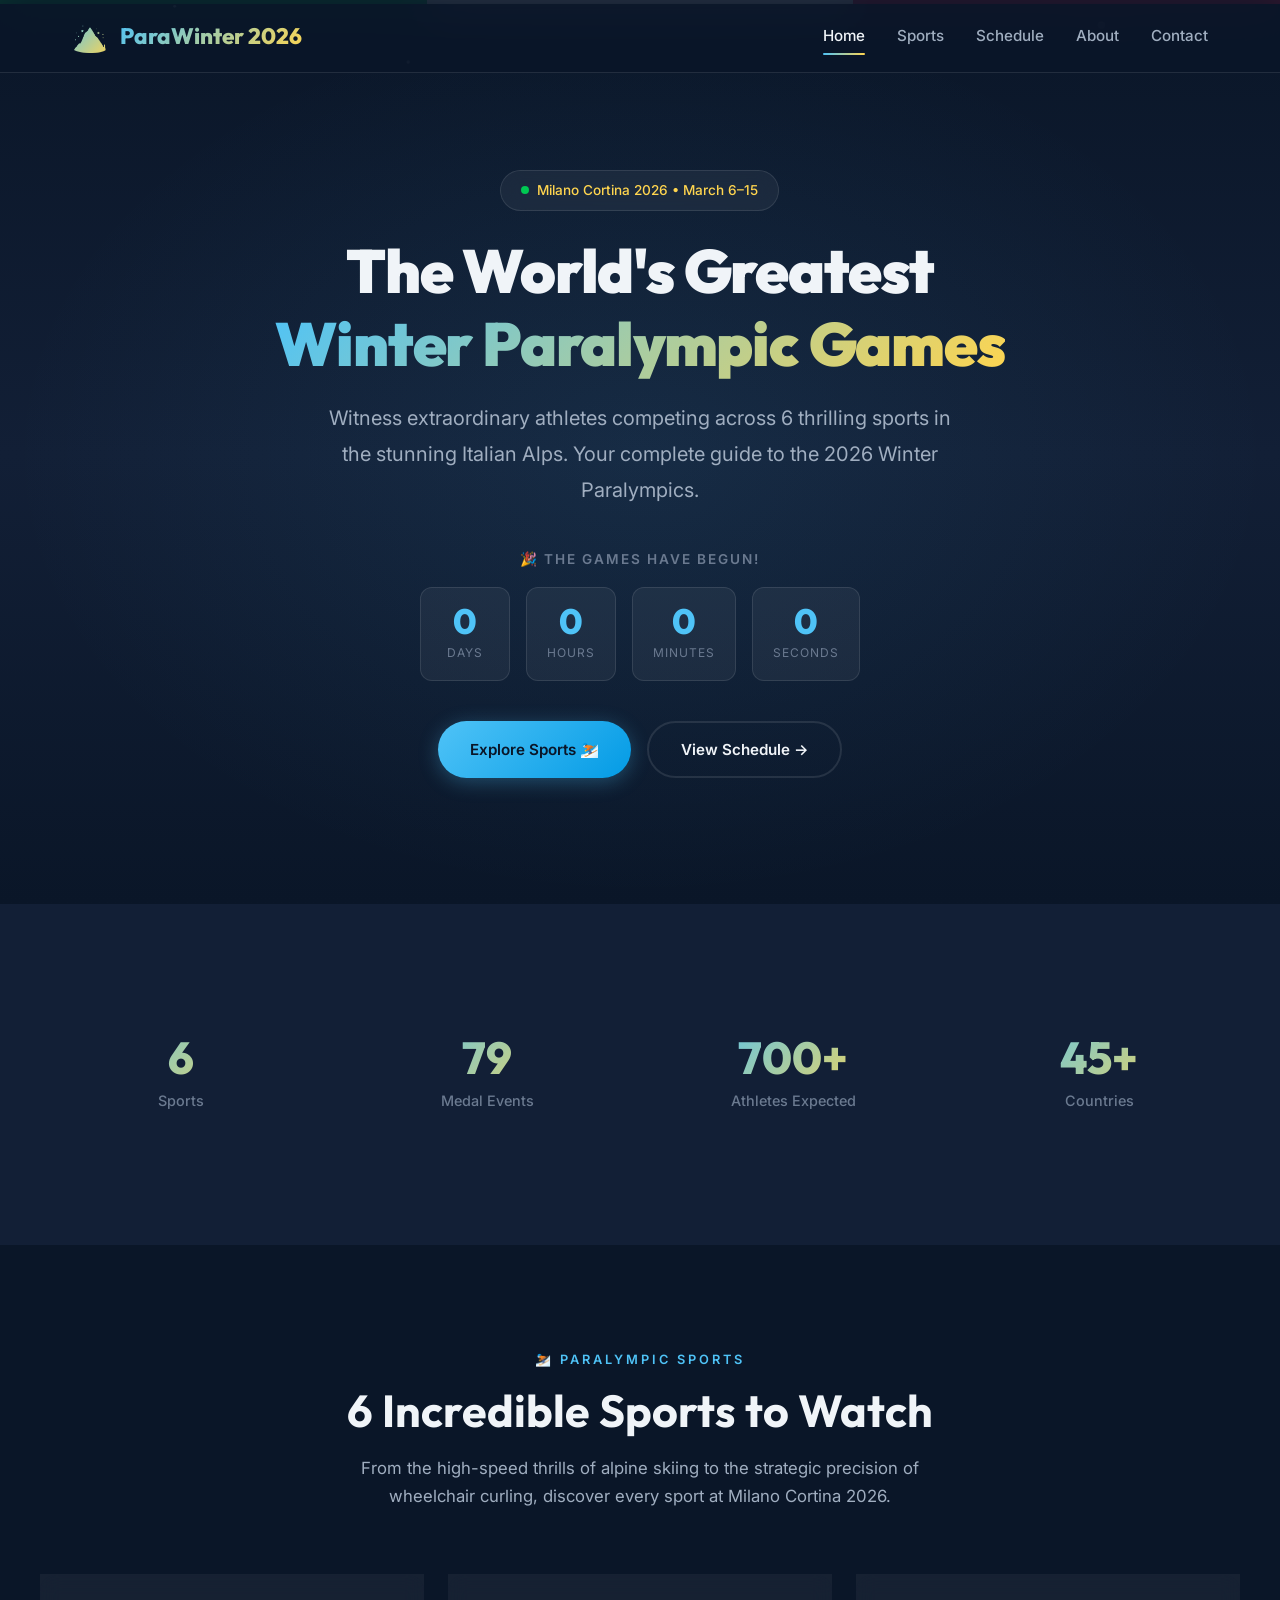
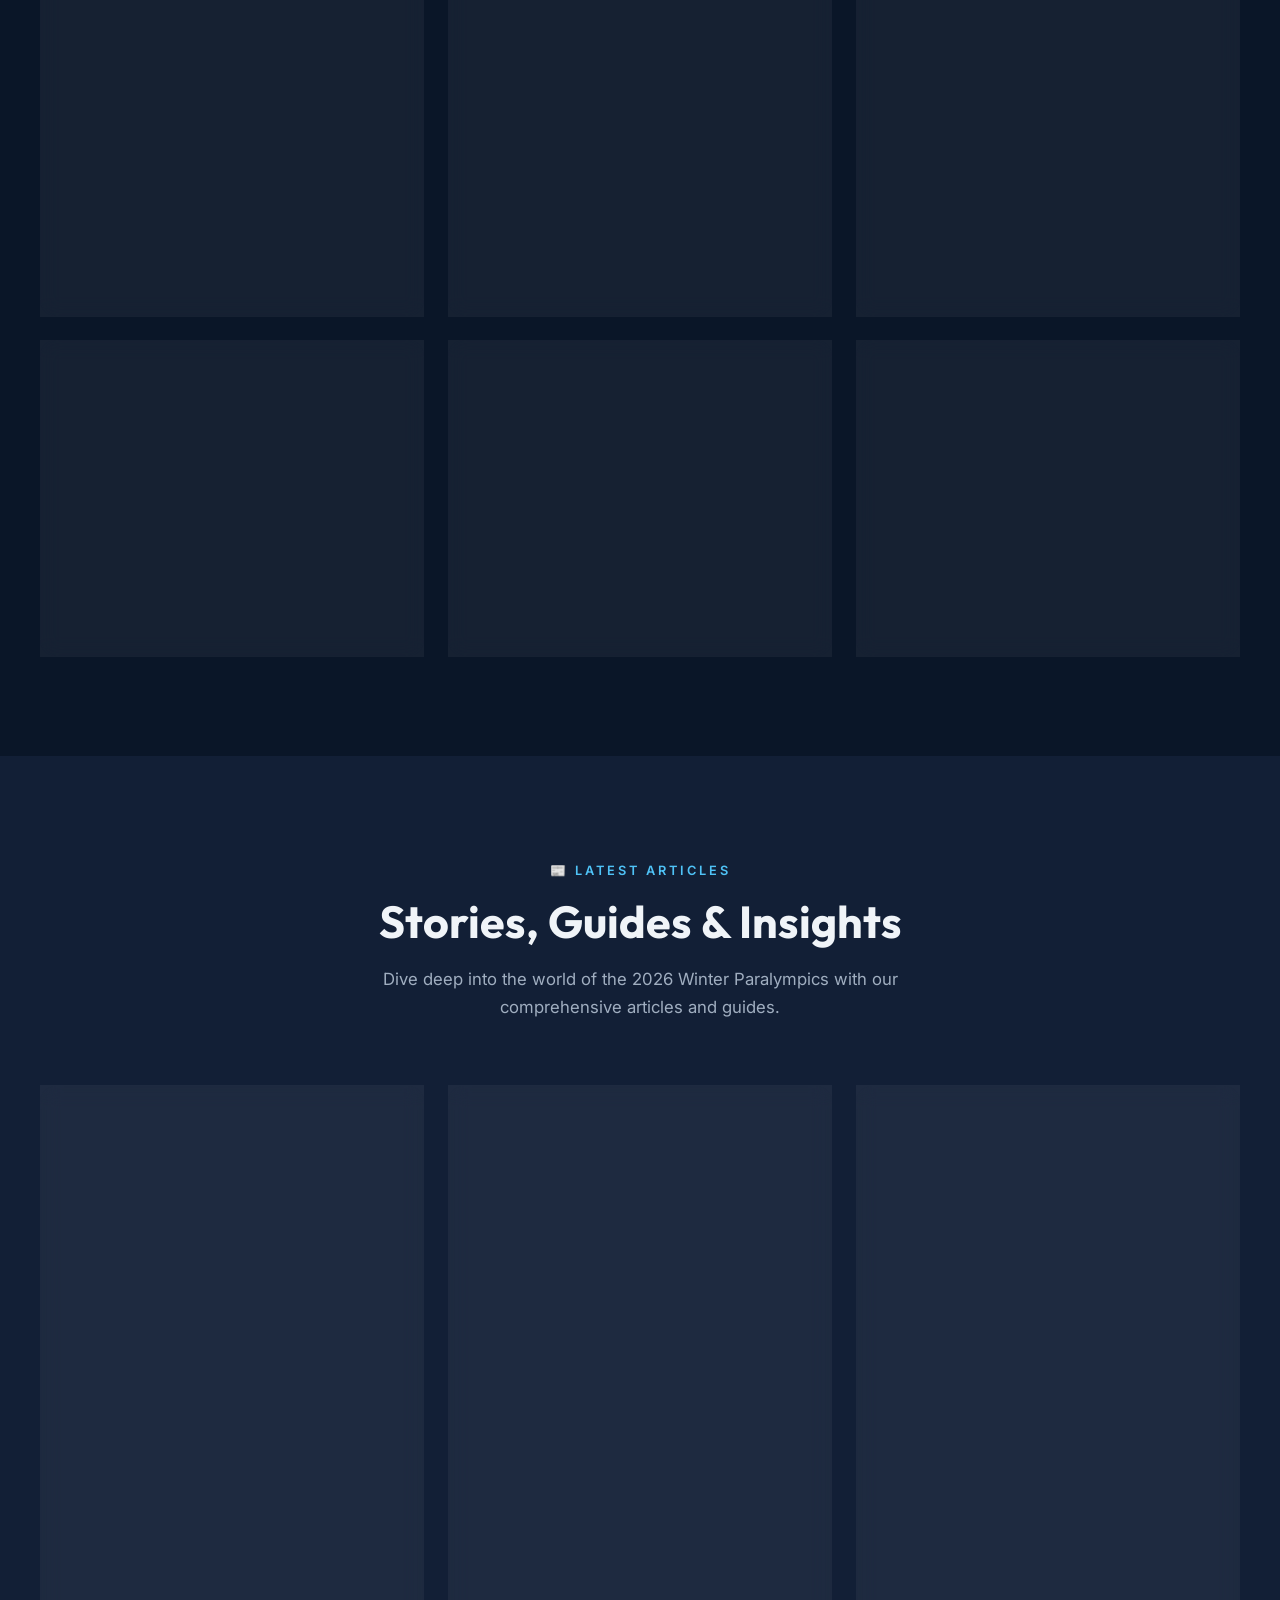
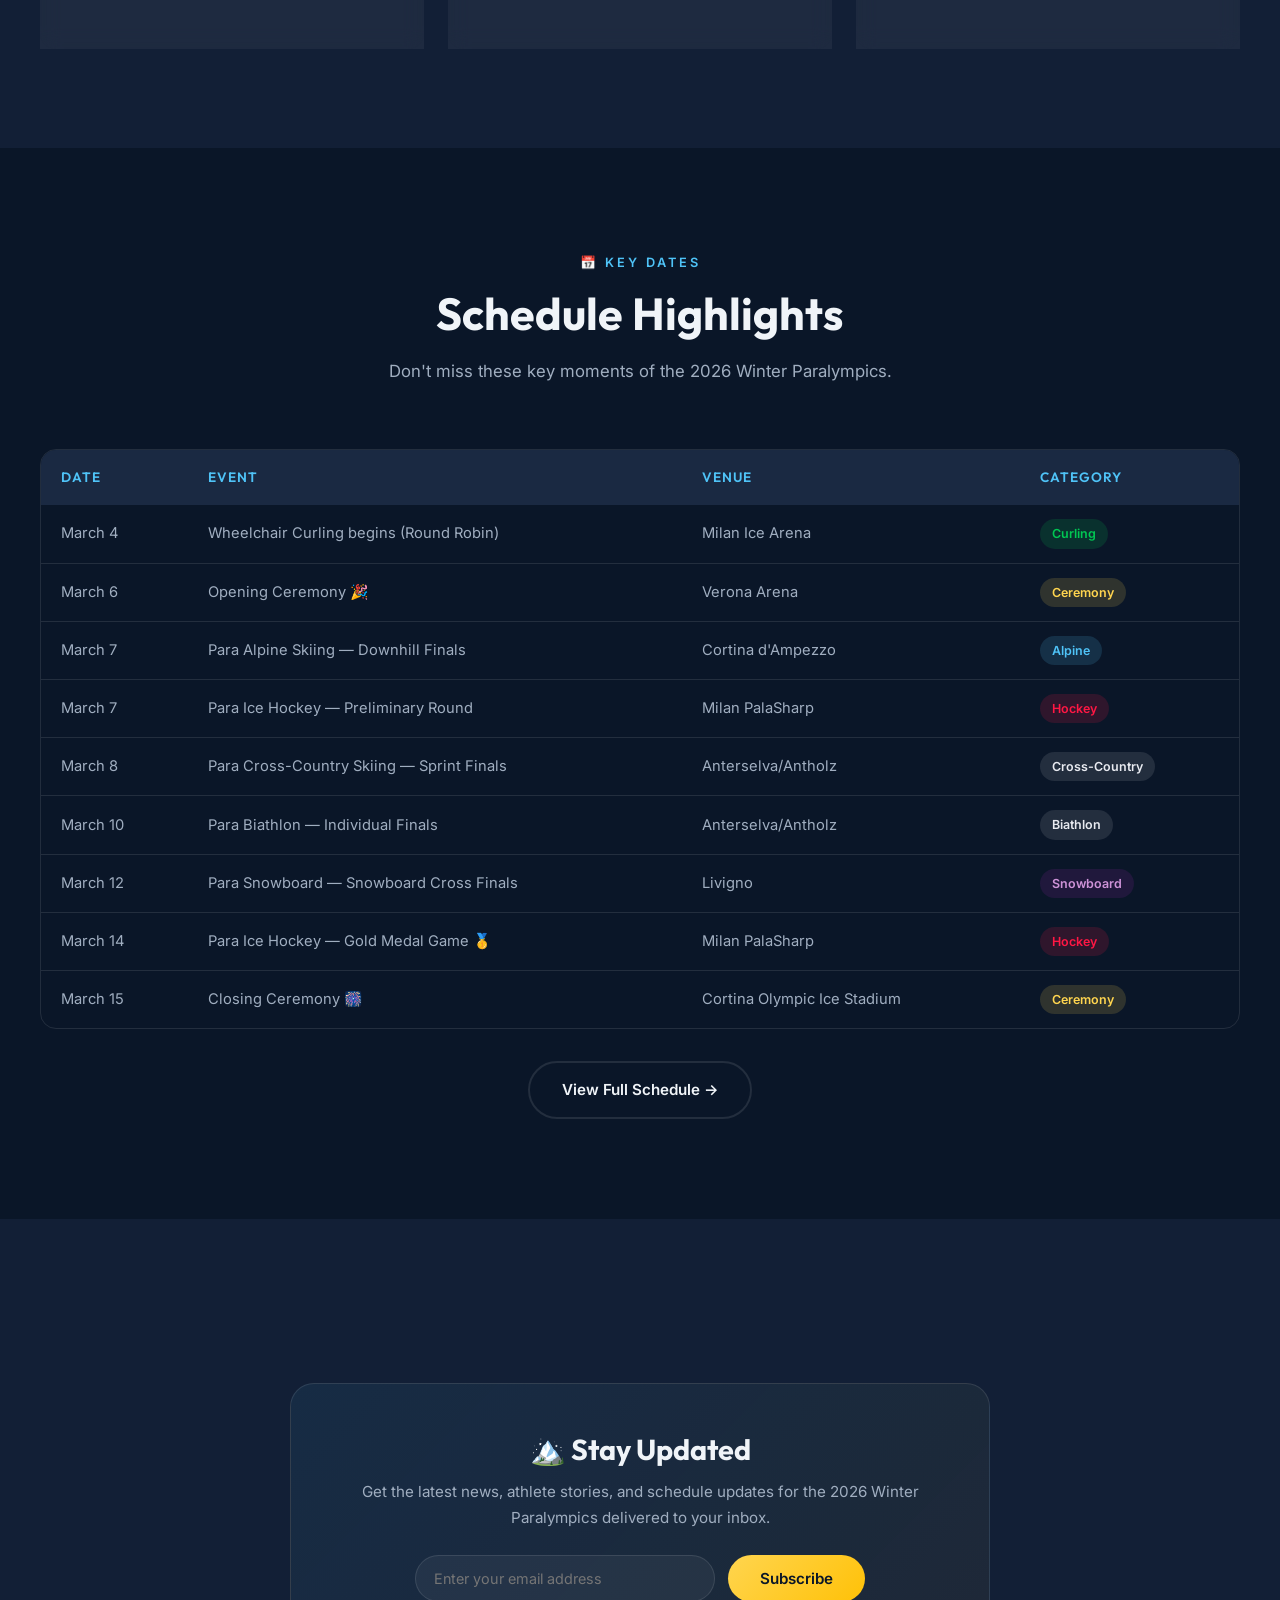
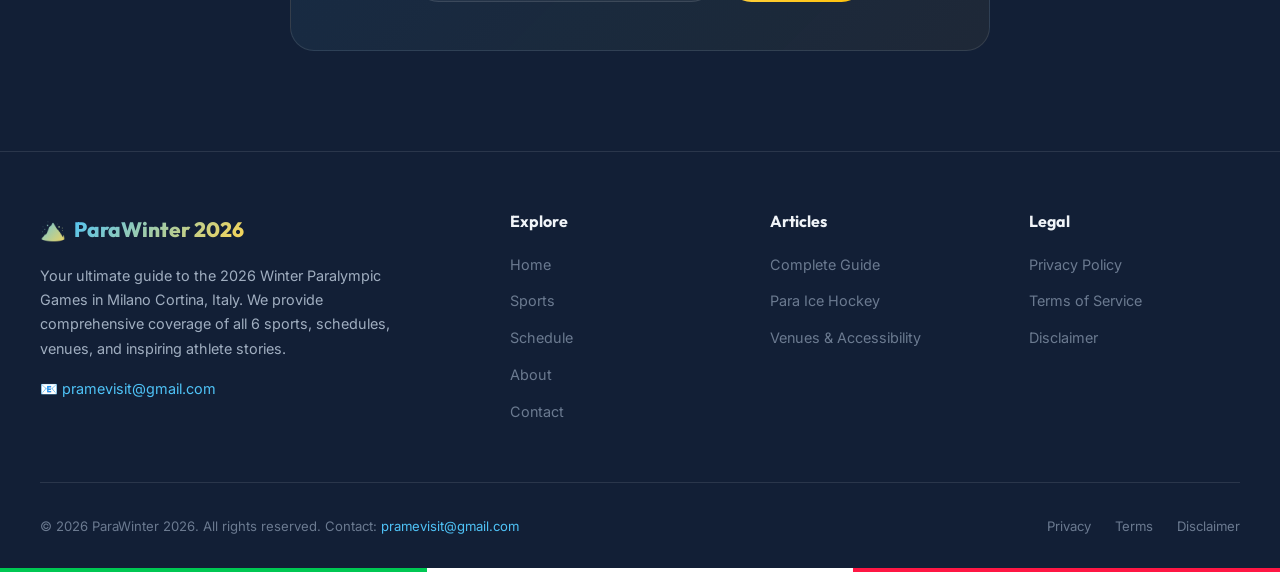
==== index.html @ e170d04d "Add files via upload" ====
<!DOCTYPE html>
<html lang="en">
<head>
  <meta charset="UTF-8">
  <meta name="viewport" content="width=device-width, initial-scale=1.0">
  <title>ParaWinter 2026 — Milano Cortina Winter Paralympic Games Hub</title>
  <meta name="description" content="Your ultimate guide to the 2026 Winter Paralympics in Milano Cortina, Italy. Explore all 6 sports, schedules, venues, athlete stories, and everything about the Paralympic Winter Games.">
  <meta name="keywords" content="2026 Winter Paralympics, Milano Cortina 2026, Paralympic Games, Para Alpine Skiing, Para Ice Hockey, Wheelchair Curling, Para Biathlon, Para Snowboard, Winter Sports, Disability Sports">
  <meta name="author" content="ParaWinter 2026">
  <meta name="robots" content="index, follow">
  <link rel="canonical" href="https://parawinter2026.com/">

  <!-- Open Graph -->
  <meta property="og:title" content="ParaWinter 2026 — Milano Cortina Winter Paralympic Games Hub">
  <meta property="og:description" content="Your ultimate guide to the 2026 Winter Paralympics. Explore sports, schedules, venues and more.">
  <meta property="og:type" content="website">
  <meta property="og:url" content="https://parawinter2026.com/">
  <meta property="og:locale" content="en_US">

  <!-- Twitter Card -->
  <meta name="twitter:card" content="summary_large_image">
  <meta name="twitter:title" content="ParaWinter 2026 — Milano Cortina Paralympic Games Hub">
  <meta name="twitter:description" content="Your ultimate guide to the 2026 Winter Paralympics in Milano Cortina.">

  <link rel="stylesheet" href="style.css">

  <!-- Schema.org JSON-LD -->
  <script type="application/ld+json">
  {
    "@context": "https://schema.org",
    "@type": "WebSite",
    "name": "ParaWinter 2026",
    "url": "https://parawinter2026.com",
    "description": "Your ultimate guide to the 2026 Winter Paralympics in Milano Cortina, Italy.",
    "publisher": {
      "@type": "Organization",
      "name": "ParaWinter 2026",
      "contactPoint": {
        "@type": "ContactPoint",
        "email": "pramevisit@gmail.com",
        "contactType": "Customer Support"
      }
    }
  }
  </script>
</head>
<body>
  <!-- Italian Flag Stripe -->
  <div class="italian-stripe"></div>

  <!-- Navigation -->
  <nav class="navbar" id="navbar">
    <div class="nav-container">
      <a href="index.html" class="nav-logo">
        <span class="nav-logo-icon">🏔️</span>
        <span>ParaWinter 2026</span>
      </a>
      <div class="nav-links" id="navLinks">
        <a href="index.html" class="active">Home</a>
        <a href="sports.html">Sports</a>
        <a href="schedule.html">Schedule</a>
        <a href="about.html">About</a>
        <a href="contact.html">Contact</a>
      </div>
      <button class="hamburger" id="hamburger" aria-label="Toggle navigation menu">
        <span></span>
        <span></span>
        <span></span>
      </button>
    </div>
  </nav>
  <div class="nav-overlay" id="navOverlay"></div>

  <!-- Hero Section -->
  <section class="hero" id="hero">
    <canvas class="hero-bg-canvas" id="snowCanvas"></canvas>
    <div class="hero-gradient-overlay"></div>
    <div class="hero-content">
      <div class="hero-badge fade-in">
        <span class="pulse-dot"></span>
        Milano Cortina 2026 • March 6–15
      </div>
      <h1 class="fade-in-up">The World's Greatest<br><span class="highlight">Winter Paralympic Games</span></h1>
      <p class="hero-subtitle fade-in-up delay-2">
        Witness extraordinary athletes competing across 6 thrilling sports in the stunning Italian Alps. Your complete guide to the 2026 Winter Paralympics.
      </p>

      <!-- Countdown Timer -->
      <div class="countdown-wrapper fade-in-up delay-3">
        <div class="countdown-label">Countdown to Opening Ceremony</div>
        <div class="countdown">
          <div class="countdown-item">
            <span class="countdown-number" id="countdown-days">--</span>
            <span class="countdown-unit">Days</span>
          </div>
          <div class="countdown-item">
            <span class="countdown-number" id="countdown-hours">--</span>
            <span class="countdown-unit">Hours</span>
          </div>
          <div class="countdown-item">
            <span class="countdown-number" id="countdown-mins">--</span>
            <span class="countdown-unit">Minutes</span>
          </div>
          <div class="countdown-item">
            <span class="countdown-number" id="countdown-secs">--</span>
            <span class="countdown-unit">Seconds</span>
          </div>
        </div>
      </div>

      <div class="hero-buttons fade-in-up delay-4">
        <a href="sports.html" class="btn btn-primary">Explore Sports ⛷️</a>
        <a href="schedule.html" class="btn btn-outline">View Schedule →</a>
      </div>
    </div>
  </section>

  <!-- Stats Section -->
  <section class="section section-dark">
    <div class="container">
      <div class="stats-grid">
        <div class="stat-item animate-on-scroll">
          <div class="stat-number">6</div>
          <div class="stat-label">Sports</div>
        </div>
        <div class="stat-item animate-on-scroll">
          <div class="stat-number">79</div>
          <div class="stat-label">Medal Events</div>
        </div>
        <div class="stat-item animate-on-scroll">
          <div class="stat-number">700+</div>
          <div class="stat-label">Athletes Expected</div>
        </div>
        <div class="stat-item animate-on-scroll">
          <div class="stat-number">45+</div>
          <div class="stat-label">Countries</div>
        </div>
      </div>
    </div>
  </section>

  <!-- Sports Section -->
  <section class="section" id="sports-section">
    <div class="container">
      <div class="section-header animate-on-scroll">
        <span class="section-tag">⛷️ Paralympic Sports</span>
        <h2>6 Incredible Sports to Watch</h2>
        <p>From the high-speed thrills of alpine skiing to the strategic precision of wheelchair curling, discover every sport at Milano Cortina 2026.</p>
      </div>

      <div class="sports-grid">
        <div class="glass-card sport-card animate-on-scroll">
          <span class="sport-card-icon">⛷️</span>
          <h3>Para Alpine Skiing</h3>
          <p>High-speed downhill races through the stunning Cortina d'Ampezzo slopes. Events include Downhill, Super-G, Giant Slalom, Slalom, and Super Combined.</p>
          <a href="sports.html#alpine" class="card-link">Learn More →</a>
        </div>

        <div class="glass-card sport-card animate-on-scroll">
          <span class="sport-card-icon">🎯</span>
          <h3>Para Biathlon</h3>
          <p>The ultimate test of endurance and accuracy, combining cross-country skiing with precision rifle shooting across stunning Italian trails.</p>
          <a href="sports.html#biathlon" class="card-link">Learn More →</a>
        </div>

        <div class="glass-card sport-card animate-on-scroll">
          <span class="sport-card-icon">🎿</span>
          <h3>Para Cross-Country Skiing</h3>
          <p>Athletes push their limits across challenging Nordic courses, competing in sprint, mid-distance, long-distance, and relay events.</p>
          <a href="sports.html#cross-country" class="card-link">Learn More →</a>
        </div>

        <div class="glass-card sport-card animate-on-scroll">
          <span class="sport-card-icon">🏒</span>
          <h3>Para Ice Hockey</h3>
          <p>Fast, physical, and electrifying team sport played on sledges. One of the most popular events at every Winter Paralympics.</p>
          <a href="sports.html#ice-hockey" class="card-link">Learn More →</a>
        </div>

        <div class="glass-card sport-card animate-on-scroll">
          <span class="sport-card-icon">🏂</span>
          <h3>Para Snowboard</h3>
          <p>Athletes carve through banked slalom and race head-to-head in snowboard cross — a crowd favorite with incredible energy.</p>
          <a href="sports.html#snowboard" class="card-link">Learn More →</a>
        </div>

        <div class="glass-card sport-card animate-on-scroll">
          <span class="sport-card-icon">🥌</span>
          <h3>Wheelchair Curling</h3>
          <p>Strategic brilliance on ice. This year features the debut of mixed doubles alongside the traditional team event.</p>
          <a href="sports.html#curling" class="card-link">Learn More →</a>
        </div>
      </div>
    </div>
  </section>

  <!-- Articles Section -->
  <section class="section section-dark" id="articles-section">
    <div class="container">
      <div class="section-header animate-on-scroll">
        <span class="section-tag">📰 Latest Articles</span>
        <h2>Stories, Guides & Insights</h2>
        <p>Dive deep into the world of the 2026 Winter Paralympics with our comprehensive articles and guides.</p>
      </div>

      <div class="articles-grid">
        <a href="article-complete-guide-2026-winter-paralympics.html" class="glass-card article-card animate-on-scroll" style="text-decoration:none;">
          <div class="article-card-image">🏔️</div>
          <span class="article-card-tag">Featured Guide</span>
          <h3>The Complete Guide to the 2026 Winter Paralympics in Milano Cortina</h3>
          <p>Everything you need to know about the Games — sports, venues, schedules, how to watch, and what makes Milano Cortina 2026 special.</p>
          <div class="article-card-meta">
            <span>📅 March 2026</span>
            <span>⏱️ 12 min read</span>
          </div>
        </a>

        <a href="article-para-ice-hockey-guide.html" class="glass-card article-card animate-on-scroll" style="text-decoration:none;">
          <div class="article-card-image">🏒</div>
          <span class="article-card-tag">Sport Spotlight</span>
          <h3>Para Ice Hockey at Milano Cortina 2026: Everything You Need to Know</h3>
          <p>A deep dive into the most exciting team sport at the Paralympics — rules, teams, history, and what to expect in 2026.</p>
          <div class="article-card-meta">
            <span>📅 March 2026</span>
            <span>⏱️ 10 min read</span>
          </div>
        </a>

        <a href="article-accessibility-venues.html" class="glass-card article-card animate-on-scroll" style="text-decoration:none;">
          <div class="article-card-image">🏟️</div>
          <span class="article-card-tag">Travel & Venues</span>
          <h3>Venues & Accessibility: A Guide to Milano Cortina 2026 Paralympic Locations</h3>
          <p>Discover the world-class venues across Milano, Cortina, and Verona — plus essential accessibility and travel information.</p>
          <div class="article-card-meta">
            <span>📅 March 2026</span>
            <span>⏱️ 9 min read</span>
          </div>
        </a>
      </div>
    </div>
  </section>

  <!-- Schedule Highlights -->
  <section class="section" id="schedule-section">
    <div class="container">
      <div class="section-header animate-on-scroll">
        <span class="section-tag">📅 Key Dates</span>
        <h2>Schedule Highlights</h2>
        <p>Don't miss these key moments of the 2026 Winter Paralympics.</p>
      </div>

      <div class="schedule-table-wrapper animate-on-scroll">
        <table class="schedule-table">
          <thead>
            <tr>
              <th>Date</th>
              <th>Event</th>
              <th>Venue</th>
              <th>Category</th>
            </tr>
          </thead>
          <tbody>
            <tr>
              <td>March 4</td>
              <td>Wheelchair Curling begins (Round Robin)</td>
              <td>Milan Ice Arena</td>
              <td><span class="event-badge curling">Curling</span></td>
            </tr>
            <tr>
              <td>March 6</td>
              <td>Opening Ceremony 🎉</td>
              <td>Verona Arena</td>
              <td><span class="event-badge ceremony">Ceremony</span></td>
            </tr>
            <tr>
              <td>March 7</td>
              <td>Para Alpine Skiing — Downhill Finals</td>
              <td>Cortina d'Ampezzo</td>
              <td><span class="event-badge alpine">Alpine</span></td>
            </tr>
            <tr>
              <td>March 7</td>
              <td>Para Ice Hockey — Preliminary Round</td>
              <td>Milan PalaSharp</td>
              <td><span class="event-badge hockey">Hockey</span></td>
            </tr>
            <tr>
              <td>March 8</td>
              <td>Para Cross-Country Skiing — Sprint Finals</td>
              <td>Anterselva/Antholz</td>
              <td><span class="event-badge cross-country">Cross-Country</span></td>
            </tr>
            <tr>
              <td>March 10</td>
              <td>Para Biathlon — Individual Finals</td>
              <td>Anterselva/Antholz</td>
              <td><span class="event-badge biathlon">Biathlon</span></td>
            </tr>
            <tr>
              <td>March 12</td>
              <td>Para Snowboard — Snowboard Cross Finals</td>
              <td>Livigno</td>
              <td><span class="event-badge snowboard">Snowboard</span></td>
            </tr>
            <tr>
              <td>March 14</td>
              <td>Para Ice Hockey — Gold Medal Game 🥇</td>
              <td>Milan PalaSharp</td>
              <td><span class="event-badge hockey">Hockey</span></td>
            </tr>
            <tr>
              <td>March 15</td>
              <td>Closing Ceremony 🎆</td>
              <td>Cortina Olympic Ice Stadium</td>
              <td><span class="event-badge ceremony">Ceremony</span></td>
            </tr>
          </tbody>
        </table>
      </div>

      <div style="text-align:center; margin-top:2rem;">
        <a href="schedule.html" class="btn btn-outline">View Full Schedule →</a>
      </div>
    </div>
  </section>

  <!-- Newsletter -->
  <section class="section section-dark">
    <div class="container">
      <div class="newsletter-section animate-on-scroll">
        <h3>🏔️ Stay Updated</h3>
        <p>Get the latest news, athlete stories, and schedule updates for the 2026 Winter Paralympics delivered to your inbox.</p>
        <form class="newsletter-form" onsubmit="event.preventDefault(); alert('Thank you for subscribing! Contact us at pramevisit@gmail.com for any inquiries.');">
          <input type="email" placeholder="Enter your email address" required id="newsletter-email">
          <button type="submit" class="btn btn-gold">Subscribe</button>
        </form>
      </div>
    </div>
  </section>

  <!-- Footer -->
  <footer class="footer">
    <div class="footer-grid">
      <div class="footer-brand">
        <div class="footer-logo">
          <span>🏔️</span>
          <span>ParaWinter 2026</span>
        </div>
        <p>Your ultimate guide to the 2026 Winter Paralympic Games in Milano Cortina, Italy. We provide comprehensive coverage of all 6 sports, schedules, venues, and inspiring athlete stories.</p>
        <p style="margin-top: 1rem;">📧 <a href="mailto:pramevisit@gmail.com">pramevisit@gmail.com</a></p>
      </div>
      <div class="footer-column">
        <h4>Explore</h4>
        <ul>
          <li><a href="index.html">Home</a></li>
          <li><a href="sports.html">Sports</a></li>
          <li><a href="schedule.html">Schedule</a></li>
          <li><a href="about.html">About</a></li>
          <li><a href="contact.html">Contact</a></li>
        </ul>
      </div>
      <div class="footer-column">
        <h4>Articles</h4>
        <ul>
          <li><a href="article-complete-guide-2026-winter-paralympics.html">Complete Guide</a></li>
          <li><a href="article-para-ice-hockey-guide.html">Para Ice Hockey</a></li>
          <li><a href="article-accessibility-venues.html">Venues & Accessibility</a></li>
        </ul>
      </div>
      <div class="footer-column">
        <h4>Legal</h4>
        <ul>
          <li><a href="privacy-policy.html">Privacy Policy</a></li>
          <li><a href="terms.html">Terms of Service</a></li>
          <li><a href="disclaimer.html">Disclaimer</a></li>
        </ul>
      </div>
    </div>
    <div class="footer-bottom">
      <p>&copy; 2026 ParaWinter 2026. All rights reserved. Contact: <a href="mailto:pramevisit@gmail.com">pramevisit@gmail.com</a></p>
      <div class="footer-bottom-links">
        <a href="privacy-policy.html">Privacy</a>
        <a href="terms.html">Terms</a>
        <a href="disclaimer.html">Disclaimer</a>
      </div>
    </div>
  </footer>

  <!-- Italian Flag Stripe -->
  <div class="italian-stripe"></div>

  <!-- Back to Top -->
  <button class="back-to-top" id="backToTop" aria-label="Back to top">↑</button>

  <script src="script.js"></script>
</body>
</html>
---- style.css ----
/* ============================================
   ParaWinter 2026 — Milano Cortina Paralympic Games Hub
   Design System & Styles
   ============================================ */

/* --- Google Fonts --- */
@import url('https://fonts.googleapis.com/css2?family=Inter:wght@300;400;500;600;700&family=Outfit:wght@400;500;600;700;800;900&display=swap');

/* --- CSS Variables --- */
:root {
  --primary: #0A1628;
  --primary-light: #121F36;
  --primary-lighter: #1A2942;
  --secondary: #4FC3F7;
  --secondary-dark: #039BE5;
  --accent-gold: #FFD54F;
  --accent-gold-dark: #FFC107;
  --italian-green: #00C853;
  --italian-red: #FF1744;
  --italian-white: #FFFFFF;
  --snow-white: #F0F4F8;
  --text-primary: #E8EAF0;
  --text-secondary: #A0AEC0;
  --text-muted: #6B7A90;
  --glass-bg: rgba(255, 255, 255, 0.05);
  --glass-border: rgba(255, 255, 255, 0.1);
  --glass-shadow: 0 8px 32px rgba(0, 0, 0, 0.3);
  --card-hover-shadow: 0 12px 40px rgba(79, 195, 247, 0.15);
  --transition-fast: 0.2s ease;
  --transition-base: 0.3s ease;
  --transition-slow: 0.5s ease;
  --border-radius-sm: 8px;
  --border-radius-md: 12px;
  --border-radius-lg: 16px;
  --border-radius-xl: 24px;
  --max-width: 1200px;
  --nav-height: 72px;
  --font-heading: 'Outfit', sans-serif;
  --font-body: 'Inter', sans-serif;
}

/* --- Reset --- */
*,
*::before,
*::after {
  margin: 0;
  padding: 0;
  box-sizing: border-box;
}

html {
  scroll-behavior: smooth;
  font-size: 16px;
}

body {
  font-family: var(--font-body);
  background-color: var(--primary);
  color: var(--text-primary);
  line-height: 1.7;
  overflow-x: hidden;
  min-height: 100vh;
}

a {
  text-decoration: none;
  color: var(--secondary);
  transition: color var(--transition-fast);
}

a:hover {
  color: var(--accent-gold);
}

img {
  max-width: 100%;
  height: auto;
  display: block;
}

ul, ol {
  list-style: none;
}

h1, h2, h3, h4, h5, h6 {
  font-family: var(--font-heading);
  font-weight: 700;
  line-height: 1.2;
  color: var(--snow-white);
}

h1 { font-size: clamp(2.2rem, 5vw, 3.8rem); }
h2 { font-size: clamp(1.8rem, 4vw, 2.8rem); }
h3 { font-size: clamp(1.3rem, 3vw, 1.8rem); }
h4 { font-size: clamp(1.1rem, 2.5vw, 1.4rem); }

p {
  color: var(--text-secondary);
  margin-bottom: 1rem;
}

/* --- Italian Flag Stripe --- */
.italian-stripe {
  height: 4px;
  background: linear-gradient(90deg, var(--italian-green) 33.33%, var(--italian-white) 33.33%, var(--italian-white) 66.66%, var(--italian-red) 66.66%);
  width: 100%;
}

/* ============================================
   NAVIGATION
   ============================================ */
.navbar {
  position: fixed;
  top: 0;
  left: 0;
  width: 100%;
  z-index: 1000;
  background: rgba(10, 22, 40, 0.85);
  backdrop-filter: blur(20px);
  -webkit-backdrop-filter: blur(20px);
  border-bottom: 1px solid var(--glass-border);
  transition: all var(--transition-base);
}

.navbar.scrolled {
  background: rgba(10, 22, 40, 0.95);
  box-shadow: 0 4px 30px rgba(0, 0, 0, 0.4);
}

.nav-container {
  max-width: var(--max-width);
  margin: 0 auto;
  display: flex;
  align-items: center;
  justify-content: space-between;
  padding: 0 2rem;
  height: var(--nav-height);
}

.nav-logo {
  display: flex;
  align-items: center;
  gap: 12px;
  font-family: var(--font-heading);
  font-weight: 800;
  font-size: 1.4rem;
  color: var(--snow-white);
  text-decoration: none;
}

.nav-logo:hover {
  color: var(--snow-white);
}

.nav-logo-icon {
  font-size: 1.8rem;
}

.nav-logo span {
  background: linear-gradient(135deg, var(--secondary), var(--accent-gold));
  -webkit-background-clip: text;
  -webkit-text-fill-color: transparent;
  background-clip: text;
}

.nav-links {
  display: flex;
  align-items: center;
  gap: 2rem;
}

.nav-links a {
  color: var(--text-secondary);
  font-weight: 500;
  font-size: 0.95rem;
  position: relative;
  padding: 4px 0;
  transition: color var(--transition-fast);
}

.nav-links a::after {
  content: '';
  position: absolute;
  bottom: -2px;
  left: 0;
  width: 0;
  height: 2px;
  background: linear-gradient(90deg, var(--secondary), var(--accent-gold));
  transition: width var(--transition-base);
  border-radius: 2px;
}

.nav-links a:hover,
.nav-links a.active {
  color: var(--snow-white);
}

.nav-links a:hover::after,
.nav-links a.active::after {
  width: 100%;
}

/* Hamburger */
.hamburger {
  display: none;
  flex-direction: column;
  gap: 5px;
  cursor: pointer;
  background: none;
  border: none;
  padding: 4px;
  z-index: 1001;
}

.hamburger span {
  width: 28px;
  height: 2.5px;
  background: var(--text-primary);
  border-radius: 4px;
  transition: all var(--transition-base);
}

.hamburger.active span:nth-child(1) {
  transform: translateY(7.5px) rotate(45deg);
}

.hamburger.active span:nth-child(2) {
  opacity: 0;
}

.hamburger.active span:nth-child(3) {
  transform: translateY(-7.5px) rotate(-45deg);
}

/* ============================================
   HERO SECTION
   ============================================ */
.hero {
  position: relative;
  min-height: 100vh;
  display: flex;
  align-items: center;
  justify-content: center;
  text-align: center;
  padding: 120px 2rem 80px;
  overflow: hidden;
  background: linear-gradient(180deg, var(--primary) 0%, var(--primary-light) 50%, var(--primary) 100%);
}

.hero-bg-canvas {
  position: absolute;
  top: 0;
  left: 0;
  width: 100%;
  height: 100%;
  z-index: 0;
}

.hero-gradient-overlay {
  position: absolute;
  top: 0;
  left: 0;
  width: 100%;
  height: 100%;
  background: radial-gradient(ellipse at center, rgba(79, 195, 247, 0.08) 0%, transparent 70%);
  z-index: 1;
}

.hero-content {
  position: relative;
  z-index: 2;
  max-width: 900px;
}

.hero-badge {
  display: inline-flex;
  align-items: center;
  gap: 8px;
  background: var(--glass-bg);
  border: 1px solid var(--glass-border);
  border-radius: 50px;
  padding: 8px 20px;
  font-size: 0.85rem;
  font-weight: 500;
  color: var(--accent-gold);
  margin-bottom: 1.5rem;
  backdrop-filter: blur(10px);
}

.hero-badge .pulse-dot {
  width: 8px;
  height: 8px;
  background: var(--italian-green);
  border-radius: 50%;
  animation: pulse 2s infinite;
}

.hero h1 {
  margin-bottom: 1.2rem;
  font-weight: 900;
  letter-spacing: -0.02em;
}

.hero h1 .highlight {
  background: linear-gradient(135deg, var(--secondary), var(--accent-gold));
  -webkit-background-clip: text;
  -webkit-text-fill-color: transparent;
  background-clip: text;
}

.hero-subtitle {
  font-size: clamp(1rem, 2.5vw, 1.25rem);
  color: var(--text-secondary);
  max-width: 650px;
  margin: 0 auto 2.5rem;
  line-height: 1.8;
}

/* Countdown Timer */
.countdown-wrapper {
  margin-bottom: 2.5rem;
}

.countdown-label {
  font-size: 0.85rem;
  color: var(--text-muted);
  text-transform: uppercase;
  letter-spacing: 2px;
  margin-bottom: 1rem;
  font-weight: 600;
}

.countdown {
  display: flex;
  justify-content: center;
  gap: 1rem;
  flex-wrap: wrap;
}

.countdown-item {
  background: var(--glass-bg);
  border: 1px solid var(--glass-border);
  border-radius: var(--border-radius-md);
  padding: 16px 20px;
  min-width: 90px;
  backdrop-filter: blur(10px);
}

.countdown-number {
  font-family: var(--font-heading);
  font-size: 2.2rem;
  font-weight: 800;
  color: var(--secondary);
  line-height: 1;
  display: block;
}

.countdown-unit {
  font-size: 0.75rem;
  color: var(--text-muted);
  text-transform: uppercase;
  letter-spacing: 1px;
  margin-top: 4px;
  display: block;
}

/* Hero Buttons */
.hero-buttons {
  display: flex;
  gap: 1rem;
  justify-content: center;
  flex-wrap: wrap;
}

/* ============================================
   BUTTONS
   ============================================ */
.btn {
  display: inline-flex;
  align-items: center;
  gap: 8px;
  padding: 14px 32px;
  border-radius: 50px;
  font-family: var(--font-body);
  font-weight: 600;
  font-size: 0.95rem;
  cursor: pointer;
  border: none;
  transition: all var(--transition-base);
  text-decoration: none;
}

.btn-primary {
  background: linear-gradient(135deg, var(--secondary), var(--secondary-dark));
  color: var(--primary);
  box-shadow: 0 4px 20px rgba(79, 195, 247, 0.3);
}

.btn-primary:hover {
  transform: translateY(-2px);
  box-shadow: 0 8px 30px rgba(79, 195, 247, 0.5);
  color: var(--primary);
}

.btn-outline {
  background: transparent;
  color: var(--snow-white);
  border: 2px solid var(--glass-border);
}

.btn-outline:hover {
  border-color: var(--secondary);
  background: rgba(79, 195, 247, 0.1);
  color: var(--snow-white);
}

.btn-gold {
  background: linear-gradient(135deg, var(--accent-gold), var(--accent-gold-dark));
  color: var(--primary);
}

.btn-gold:hover {
  transform: translateY(-2px);
  box-shadow: 0 8px 30px rgba(255, 213, 79, 0.4);
  color: var(--primary);
}

/* ============================================
   SECTIONS
   ============================================ */
.section {
  padding: 100px 2rem;
  position: relative;
}

.section-dark {
  background: var(--primary-light);
}

.container {
  max-width: var(--max-width);
  margin: 0 auto;
}

.section-header {
  text-align: center;
  margin-bottom: 4rem;
}

.section-header .section-tag {
  display: inline-block;
  font-size: 0.8rem;
  font-weight: 600;
  text-transform: uppercase;
  letter-spacing: 3px;
  color: var(--secondary);
  margin-bottom: 0.8rem;
}

.section-header h2 {
  margin-bottom: 1rem;
}

.section-header p {
  max-width: 600px;
  margin: 0 auto;
  font-size: 1.05rem;
}

/* ============================================
   GLASSMORPHISM CARDS
   ============================================ */
.glass-card {
  background: var(--glass-bg);
  border: 1px solid var(--glass-border);
  border-radius: var(--border-radius-lg);
  padding: 2rem;
  backdrop-filter: blur(10px);
  -webkit-backdrop-filter: blur(10px);
  transition: all var(--transition-base);
}

.glass-card:hover {
  border-color: rgba(79, 195, 247, 0.3);
  box-shadow: var(--card-hover-shadow);
  transform: translateY(-4px);
}

/* Sport Cards */
.sports-grid {
  display: grid;
  grid-template-columns: repeat(auto-fill, minmax(340px, 1fr));
  gap: 1.5rem;
}

.sport-card {
  position: relative;
  overflow: hidden;
}

.sport-card-icon {
  font-size: 3rem;
  margin-bottom: 1rem;
  display: block;
}

.sport-card h3 {
  margin-bottom: 0.6rem;
  font-size: 1.3rem;
}

.sport-card p {
  font-size: 0.92rem;
  margin-bottom: 1rem;
}

.sport-card .card-link {
  font-weight: 600;
  font-size: 0.9rem;
  display: inline-flex;
  align-items: center;
  gap: 6px;
}

.sport-card .card-link:hover {
  gap: 10px;
}

.sport-card::before {
  content: '';
  position: absolute;
  top: 0;
  left: 0;
  width: 100%;
  height: 3px;
  background: linear-gradient(90deg, var(--secondary), var(--accent-gold));
  opacity: 0;
  transition: opacity var(--transition-base);
}

.sport-card:hover::before {
  opacity: 1;
}

/* Article Cards */
.articles-grid {
  display: grid;
  grid-template-columns: repeat(auto-fill, minmax(350px, 1fr));
  gap: 1.5rem;
}

.article-card {
  display: flex;
  flex-direction: column;
}

.article-card-image {
  width: 100%;
  height: 200px;
  background: linear-gradient(135deg, var(--primary-lighter), var(--primary-light));
  border-radius: var(--border-radius-md);
  margin-bottom: 1.2rem;
  overflow: hidden;
  display: flex;
  align-items: center;
  justify-content: center;
  font-size: 3rem;
}

.article-card-tag {
  display: inline-block;
  font-size: 0.75rem;
  font-weight: 600;
  text-transform: uppercase;
  letter-spacing: 1px;
  color: var(--accent-gold);
  margin-bottom: 0.6rem;
}

.article-card h3 {
  font-size: 1.2rem;
  margin-bottom: 0.6rem;
  transition: color var(--transition-fast);
}

.article-card:hover h3 {
  color: var(--secondary);
}

.article-card p {
  font-size: 0.9rem;
  flex-grow: 1;
}

.article-card-meta {
  display: flex;
  align-items: center;
  gap: 1rem;
  font-size: 0.8rem;
  color: var(--text-muted);
  margin-top: 1rem;
  padding-top: 1rem;
  border-top: 1px solid var(--glass-border);
}

/* Schedule Table */
.schedule-table-wrapper {
  overflow-x: auto;
  border-radius: var(--border-radius-lg);
  border: 1px solid var(--glass-border);
}

.schedule-table {
  width: 100%;
  border-collapse: collapse;
  font-size: 0.92rem;
}

.schedule-table thead {
  background: var(--primary-lighter);
}

.schedule-table th {
  padding: 16px 20px;
  text-align: left;
  font-family: var(--font-heading);
  font-weight: 600;
  color: var(--secondary);
  font-size: 0.85rem;
  text-transform: uppercase;
  letter-spacing: 1px;
  white-space: nowrap;
}

.schedule-table td {
  padding: 14px 20px;
  border-bottom: 1px solid var(--glass-border);
  color: var(--text-secondary);
}

.schedule-table tbody tr {
  transition: background var(--transition-fast);
}

.schedule-table tbody tr:hover {
  background: rgba(79, 195, 247, 0.05);
}

.schedule-table tbody tr:last-child td {
  border-bottom: none;
}

.event-badge {
  display: inline-block;
  padding: 4px 12px;
  border-radius: 50px;
  font-size: 0.78rem;
  font-weight: 600;
}

.event-badge.ceremony {
  background: rgba(255, 213, 79, 0.15);
  color: var(--accent-gold);
}

.event-badge.alpine {
  background: rgba(79, 195, 247, 0.15);
  color: var(--secondary);
}

.event-badge.hockey {
  background: rgba(255, 23, 68, 0.15);
  color: var(--italian-red);
}

.event-badge.curling {
  background: rgba(0, 200, 83, 0.15);
  color: var(--italian-green);
}

.event-badge.biathlon,
.event-badge.cross-country {
  background: rgba(255, 255, 255, 0.1);
  color: var(--text-primary);
}

.event-badge.snowboard {
  background: rgba(156, 39, 176, 0.15);
  color: #CE93D8;
}

/* ============================================
   CONTACT FORM
   ============================================ */
.contact-grid {
  display: grid;
  grid-template-columns: 1fr 1fr;
  gap: 3rem;
}

.contact-info-item {
  display: flex;
  align-items: flex-start;
  gap: 1rem;
  margin-bottom: 2rem;
}

.contact-info-icon {
  font-size: 1.5rem;
  color: var(--secondary);
  min-width: 40px;
  height: 40px;
  display: flex;
  align-items: center;
  justify-content: center;
  background: rgba(79, 195, 247, 0.1);
  border-radius: var(--border-radius-sm);
}

.form-group {
  margin-bottom: 1.5rem;
}

.form-group label {
  display: block;
  font-weight: 600;
  margin-bottom: 0.5rem;
  font-size: 0.9rem;
  color: var(--text-primary);
}

.form-group input,
.form-group textarea,
.form-group select {
  width: 100%;
  padding: 14px 18px;
  background: var(--glass-bg);
  border: 1px solid var(--glass-border);
  border-radius: var(--border-radius-sm);
  color: var(--text-primary);
  font-family: var(--font-body);
  font-size: 0.95rem;
  transition: border-color var(--transition-fast);
  outline: none;
}

.form-group input:focus,
.form-group textarea:focus,
.form-group select:focus {
  border-color: var(--secondary);
  box-shadow: 0 0 0 3px rgba(79, 195, 247, 0.1);
}

.form-group textarea {
  resize: vertical;
  min-height: 140px;
}

/* ============================================
   FOOTER
   ============================================ */
.footer {
  background: var(--primary-light);
  border-top: 1px solid var(--glass-border);
  padding: 60px 2rem 30px;
}

.footer-grid {
  max-width: var(--max-width);
  margin: 0 auto;
  display: grid;
  grid-template-columns: 2fr 1fr 1fr 1fr;
  gap: 3rem;
  margin-bottom: 3rem;
}

.footer-brand {
  max-width: 350px;
}

.footer-logo {
  font-family: var(--font-heading);
  font-weight: 800;
  font-size: 1.3rem;
  color: var(--snow-white);
  margin-bottom: 1rem;
  display: flex;
  align-items: center;
  gap: 8px;
}

.footer-logo span {
  background: linear-gradient(135deg, var(--secondary), var(--accent-gold));
  -webkit-background-clip: text;
  -webkit-text-fill-color: transparent;
  background-clip: text;
}

.footer-brand p {
  font-size: 0.9rem;
  line-height: 1.7;
}

.footer-column h4 {
  font-size: 1rem;
  margin-bottom: 1.2rem;
  color: var(--snow-white);
}

.footer-column ul li {
  margin-bottom: 0.6rem;
}

.footer-column ul li a {
  color: var(--text-muted);
  font-size: 0.9rem;
  transition: color var(--transition-fast);
}

.footer-column ul li a:hover {
  color: var(--secondary);
}

.footer-bottom {
  max-width: var(--max-width);
  margin: 0 auto;
  padding-top: 2rem;
  border-top: 1px solid var(--glass-border);
  display: flex;
  align-items: center;
  justify-content: space-between;
  flex-wrap: wrap;
  gap: 1rem;
}

.footer-bottom p {
  font-size: 0.82rem;
  color: var(--text-muted);
  margin: 0;
}

.footer-bottom-links {
  display: flex;
  gap: 1.5rem;
}

.footer-bottom-links a {
  font-size: 0.82rem;
  color: var(--text-muted);
}

.footer-bottom-links a:hover {
  color: var(--secondary);
}

/* ============================================
   PAGE HERO (inner pages)
   ============================================ */
.page-hero {
  padding: 140px 2rem 80px;
  text-align: center;
  background: linear-gradient(180deg, var(--primary) 0%, var(--primary-light) 100%);
  position: relative;
}

.page-hero::before {
  content: '';
  position: absolute;
  top: 0;
  left: 50%;
  transform: translateX(-50%);
  width: 600px;
  height: 600px;
  background: radial-gradient(circle, rgba(79, 195, 247, 0.06) 0%, transparent 70%);
  pointer-events: none;
}

.page-hero h1 {
  margin-bottom: 1rem;
}

.page-hero p {
  max-width: 600px;
  margin: 0 auto;
  font-size: 1.1rem;
}

.breadcrumb {
  display: flex;
  justify-content: center;
  gap: 8px;
  margin-bottom: 1.5rem;
  font-size: 0.85rem;
}

.breadcrumb a {
  color: var(--text-muted);
}

.breadcrumb span {
  color: var(--text-muted);
}

.breadcrumb .current {
  color: var(--secondary);
}

/* ============================================
   ARTICLE / CONTENT PAGES
   ============================================ */
.article-content {
  max-width: 800px;
  margin: 0 auto;
  padding: 60px 2rem 100px;
}

.article-content h2 {
  margin-top: 2.5rem;
  margin-bottom: 1rem;
  font-size: 1.6rem;
}

.article-content h3 {
  margin-top: 2rem;
  margin-bottom: 0.8rem;
  font-size: 1.3rem;
}

.article-content p {
  margin-bottom: 1.2rem;
  font-size: 1.02rem;
  line-height: 1.85;
}

.article-content ul,
.article-content ol {
  margin-bottom: 1.2rem;
  padding-left: 1.5rem;
}

.article-content ul {
  list-style: disc;
}

.article-content ol {
  list-style: decimal;
}

.article-content li {
  margin-bottom: 0.5rem;
  color: var(--text-secondary);
  line-height: 1.7;
}

.article-content blockquote {
  border-left: 4px solid var(--secondary);
  padding: 1rem 1.5rem;
  margin: 1.5rem 0;
  background: var(--glass-bg);
  border-radius: 0 var(--border-radius-sm) var(--border-radius-sm) 0;
}

.article-content blockquote p {
  font-style: italic;
  color: var(--text-primary);
  margin: 0;
}

.article-meta {
  display: flex;
  align-items: center;
  gap: 1.5rem;
  margin-bottom: 2rem;
  padding-bottom: 2rem;
  border-bottom: 1px solid var(--glass-border);
  color: var(--text-muted);
  font-size: 0.88rem;
  flex-wrap: wrap;
}

.article-meta-item {
  display: flex;
  align-items: center;
  gap: 6px;
}

.article-tag {
  display: inline-block;
  padding: 4px 14px;
  background: rgba(79, 195, 247, 0.1);
  color: var(--secondary);
  border-radius: 50px;
  font-size: 0.78rem;
  font-weight: 600;
}

/* Legal page styles */
.legal-content {
  max-width: 800px;
  margin: 0 auto;
  padding: 60px 2rem 100px;
}

.legal-content h2 {
  margin-top: 2.5rem;
  margin-bottom: 1rem;
  font-size: 1.4rem;
  color: var(--secondary);
}

.legal-content h3 {
  margin-top: 1.5rem;
  margin-bottom: 0.8rem;
}

.legal-content p,
.legal-content li {
  font-size: 0.95rem;
  line-height: 1.8;
  color: var(--text-secondary);
}

.legal-content ul {
  list-style: disc;
  padding-left: 1.5rem;
  margin-bottom: 1rem;
}

.legal-content li {
  margin-bottom: 0.4rem;
}

.legal-content .last-updated {
  font-size: 0.85rem;
  color: var(--text-muted);
  margin-bottom: 2rem;
}

/* ============================================
   NEWSLETTER SECTION
   ============================================ */
.newsletter-section {
  background: linear-gradient(135deg, rgba(79, 195, 247, 0.08), rgba(255, 213, 79, 0.05));
  border: 1px solid var(--glass-border);
  border-radius: var(--border-radius-xl);
  padding: 3rem;
  text-align: center;
  max-width: 700px;
  margin: 4rem auto 0;
}

.newsletter-section h3 {
  margin-bottom: 0.8rem;
}

.newsletter-section p {
  margin-bottom: 1.5rem;
  font-size: 0.95rem;
}

.newsletter-form {
  display: flex;
  gap: 0.8rem;
  max-width: 450px;
  margin: 0 auto;
}

.newsletter-form input {
  flex: 1;
  padding: 14px 18px;
  border-radius: 50px;
  background: var(--glass-bg);
  border: 1px solid var(--glass-border);
  color: var(--text-primary);
  font-family: var(--font-body);
  font-size: 0.9rem;
  outline: none;
}

.newsletter-form input:focus {
  border-color: var(--secondary);
}

/* ============================================
   BACK TO TOP
   ============================================ */
.back-to-top {
  position: fixed;
  bottom: 30px;
  right: 30px;
  width: 48px;
  height: 48px;
  background: linear-gradient(135deg, var(--secondary), var(--secondary-dark));
  border: none;
  border-radius: 50%;
  color: var(--primary);
  font-size: 1.3rem;
  cursor: pointer;
  z-index: 999;
  opacity: 0;
  visibility: hidden;
  transform: translateY(20px);
  transition: all var(--transition-base);
  box-shadow: 0 4px 20px rgba(79, 195, 247, 0.3);
  display: flex;
  align-items: center;
  justify-content: center;
}

.back-to-top.visible {
  opacity: 1;
  visibility: visible;
  transform: translateY(0);
}

.back-to-top:hover {
  transform: translateY(-4px);
  box-shadow: 0 8px 30px rgba(79, 195, 247, 0.5);
}

/* ============================================
   STATS SECTION
   ============================================ */
.stats-grid {
  display: grid;
  grid-template-columns: repeat(4, 1fr);
  gap: 1.5rem;
}

.stat-item {
  text-align: center;
  padding: 2rem;
}

.stat-number {
  font-family: var(--font-heading);
  font-size: 2.8rem;
  font-weight: 800;
  background: linear-gradient(135deg, var(--secondary), var(--accent-gold));
  -webkit-background-clip: text;
  -webkit-text-fill-color: transparent;
  background-clip: text;
  line-height: 1;
  margin-bottom: 0.5rem;
}

.stat-label {
  font-size: 0.9rem;
  color: var(--text-muted);
  font-weight: 500;
}

/* ============================================
   ANIMATIONS
   ============================================ */
@keyframes pulse {
  0%, 100% { opacity: 1; transform: scale(1); }
  50% { opacity: 0.5; transform: scale(1.5); }
}

@keyframes fadeInUp {
  from { opacity: 0; transform: translateY(30px); }
  to { opacity: 1; transform: translateY(0); }
}

@keyframes fadeIn {
  from { opacity: 0; }
  to { opacity: 1; }
}

@keyframes slideInLeft {
  from { opacity: 0; transform: translateX(-30px); }
  to { opacity: 1; transform: translateX(0); }
}

.animate-on-scroll {
  opacity: 0;
  transform: translateY(30px);
  transition: all 0.6s cubic-bezier(0.22, 1, 0.36, 1);
}

.animate-on-scroll.animated {
  opacity: 1;
  transform: translateY(0);
}

.fade-in {
  animation: fadeIn 0.8s ease forwards;
}

.fade-in-up {
  animation: fadeInUp 0.8s ease forwards;
}

/* Staggered delays */
.delay-1 { animation-delay: 0.1s; }
.delay-2 { animation-delay: 0.2s; }
.delay-3 { animation-delay: 0.3s; }
.delay-4 { animation-delay: 0.4s; }
.delay-5 { animation-delay: 0.5s; }
.delay-6 { animation-delay: 0.6s; }

/* ============================================
   FEATURES / INFO GRID
   ============================================ */
.info-grid {
  display: grid;
  grid-template-columns: repeat(auto-fill, minmax(280px, 1fr));
  gap: 1.5rem;
}

.info-card-icon {
  font-size: 2.5rem;
  margin-bottom: 1rem;
}

.info-card h3 {
  margin-bottom: 0.6rem;
}

.info-card p {
  font-size: 0.92rem;
}

/* ============================================
   RESPONSIVE
   ============================================ */
@media (max-width: 1024px) {
  .footer-grid {
    grid-template-columns: 1fr 1fr;
  }

  .stats-grid {
    grid-template-columns: repeat(2, 1fr);
  }

  .contact-grid {
    grid-template-columns: 1fr;
  }
}

@media (max-width: 768px) {
  .nav-links {
    position: fixed;
    top: 0;
    right: -100%;
    width: 280px;
    height: 100vh;
    background: var(--primary-light);
    flex-direction: column;
    justify-content: center;
    gap: 1.5rem;
    padding: 2rem;
    transition: right var(--transition-base);
    border-left: 1px solid var(--glass-border);
    z-index: 1000;
  }

  .nav-links.active {
    right: 0;
  }

  .nav-links a {
    font-size: 1.1rem;
  }

  .hamburger {
    display: flex;
  }

  .hero {
    padding: 100px 1.5rem 60px;
  }

  .countdown-item {
    min-width: 70px;
    padding: 12px 14px;
  }

  .countdown-number {
    font-size: 1.6rem;
  }

  .section {
    padding: 60px 1.5rem;
  }

  .sports-grid,
  .articles-grid {
    grid-template-columns: 1fr;
  }

  .footer-grid {
    grid-template-columns: 1fr;
  }

  .footer-bottom {
    flex-direction: column;
    text-align: center;
  }

  .newsletter-form {
    flex-direction: column;
  }

  .hero-buttons {
    flex-direction: column;
    align-items: center;
  }

  .stats-grid {
    grid-template-columns: repeat(2, 1fr);
    gap: 1rem;
  }

  .stat-number {
    font-size: 2rem;
  }
}

@media (max-width: 480px) {
  .countdown {
    gap: 0.5rem;
  }

  .countdown-item {
    min-width: 60px;
    padding: 10px 10px;
  }

  .countdown-number {
    font-size: 1.3rem;
  }

  .glass-card {
    padding: 1.5rem;
  }

  .newsletter-section {
    padding: 2rem 1.5rem;
  }
}

/* ============================================
   MOBILE OVERLAY
   ============================================ */
.nav-overlay {
  position: fixed;
  top: 0;
  left: 0;
  width: 100%;
  height: 100%;
  background: rgba(0, 0, 0, 0.5);
  z-index: 999;
  opacity: 0;
  visibility: hidden;
  transition: all var(--transition-base);
}

.nav-overlay.active {
  opacity: 1;
  visibility: visible;
}

/* ============================================
   SPORT DETAIL PAGE
   ============================================ */
.sport-detail-header {
  display: flex;
  align-items: center;
  gap: 1.5rem;
  margin-bottom: 2rem;
}

.sport-detail-icon {
  font-size: 4rem;
}

.sport-detail-info h3 {
  margin-bottom: 0.3rem;
}

.classification-grid {
  display: grid;
  grid-template-columns: repeat(auto-fill, minmax(240px, 1fr));
  gap: 1rem;
  margin-top: 1.5rem;
}

.classification-card {
  background: var(--glass-bg);
  border: 1px solid var(--glass-border);
  border-radius: var(--border-radius-md);
  padding: 1.2rem;
}

.classification-card h4 {
  color: var(--secondary);
  font-size: 0.95rem;
  margin-bottom: 0.4rem;
}

.classification-card p {
  font-size: 0.85rem;
  margin: 0;
}

/* ============================================
   AD PLACEHOLDER (for AdSense integration)
   ============================================ */
.ad-space {
  background: var(--glass-bg);
  border: 1px dashed var(--glass-border);
  border-radius: var(--border-radius-md);
  padding: 1.5rem;
  text-align: center;
  margin: 2rem 0;
  min-height: 90px;
  display: flex;
  align-items: center;
  justify-content: center;
  font-size: 0.8rem;
  color: var(--text-muted);
}
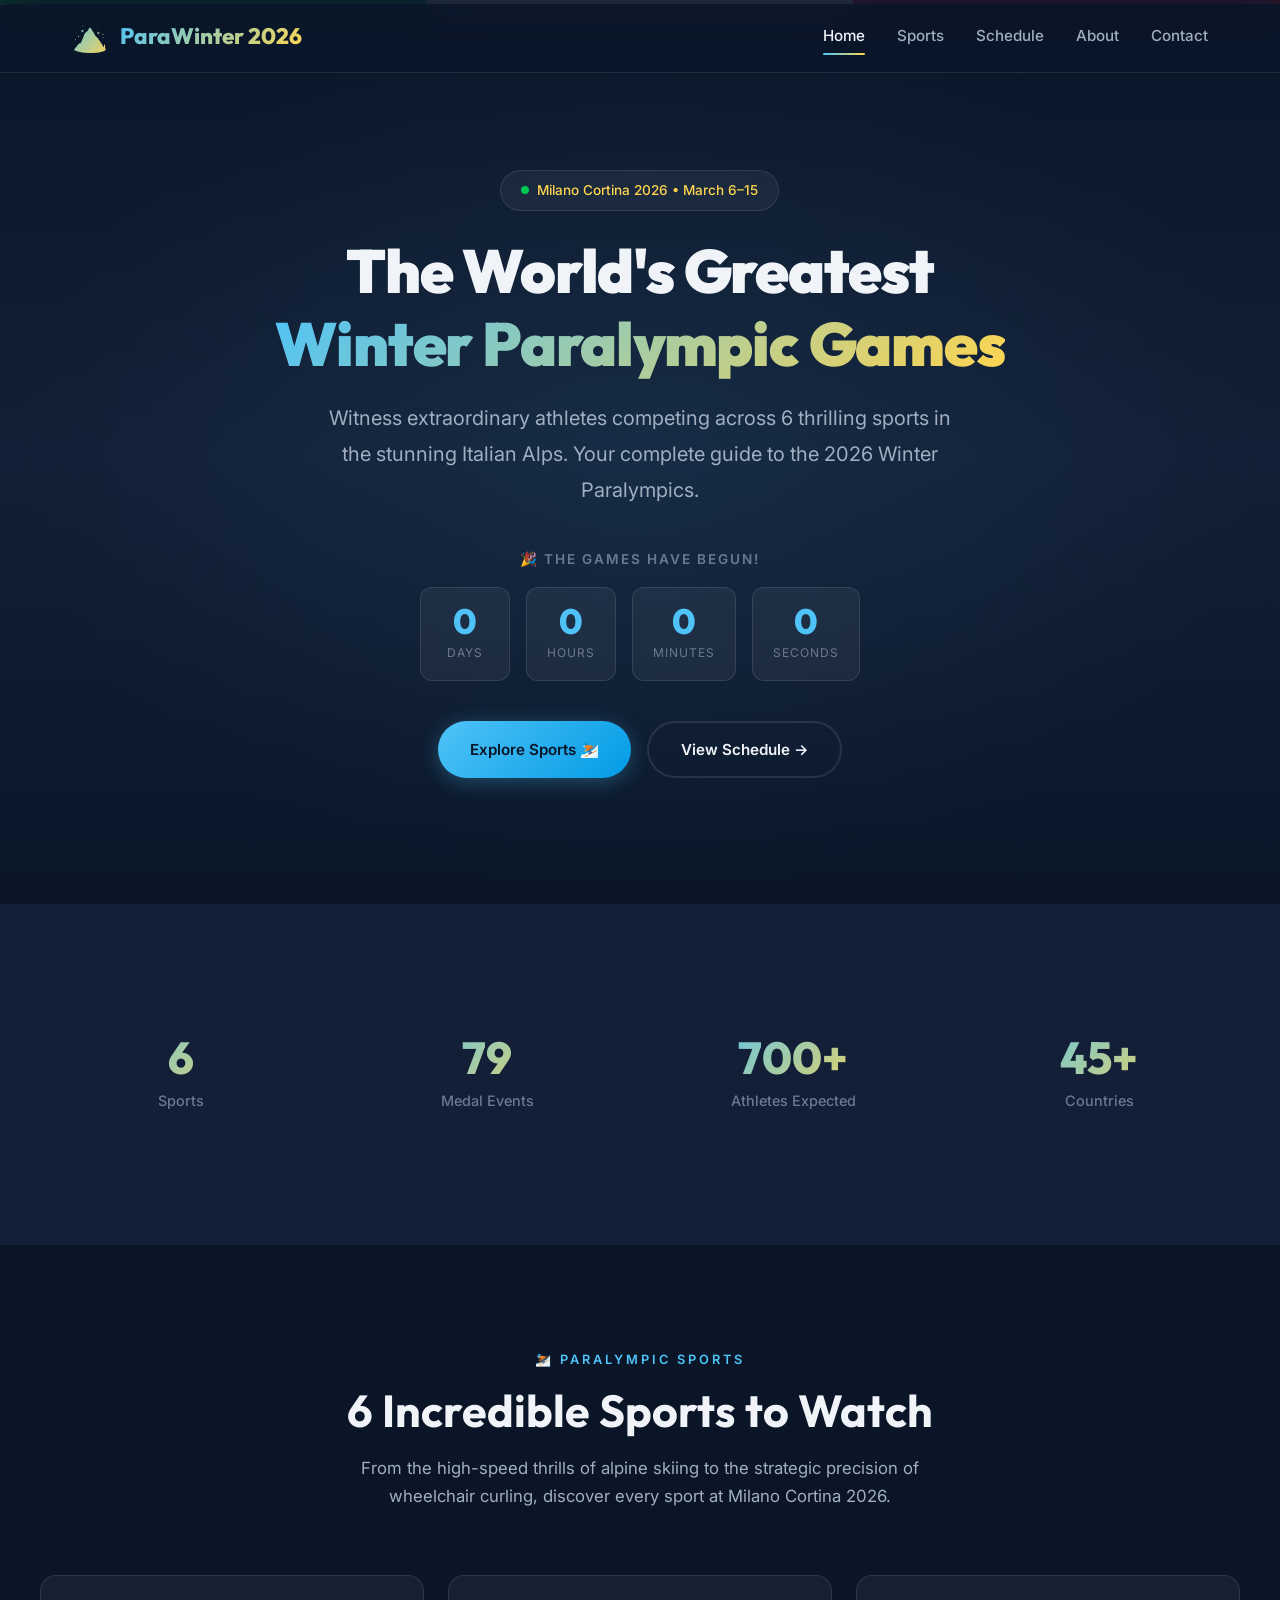
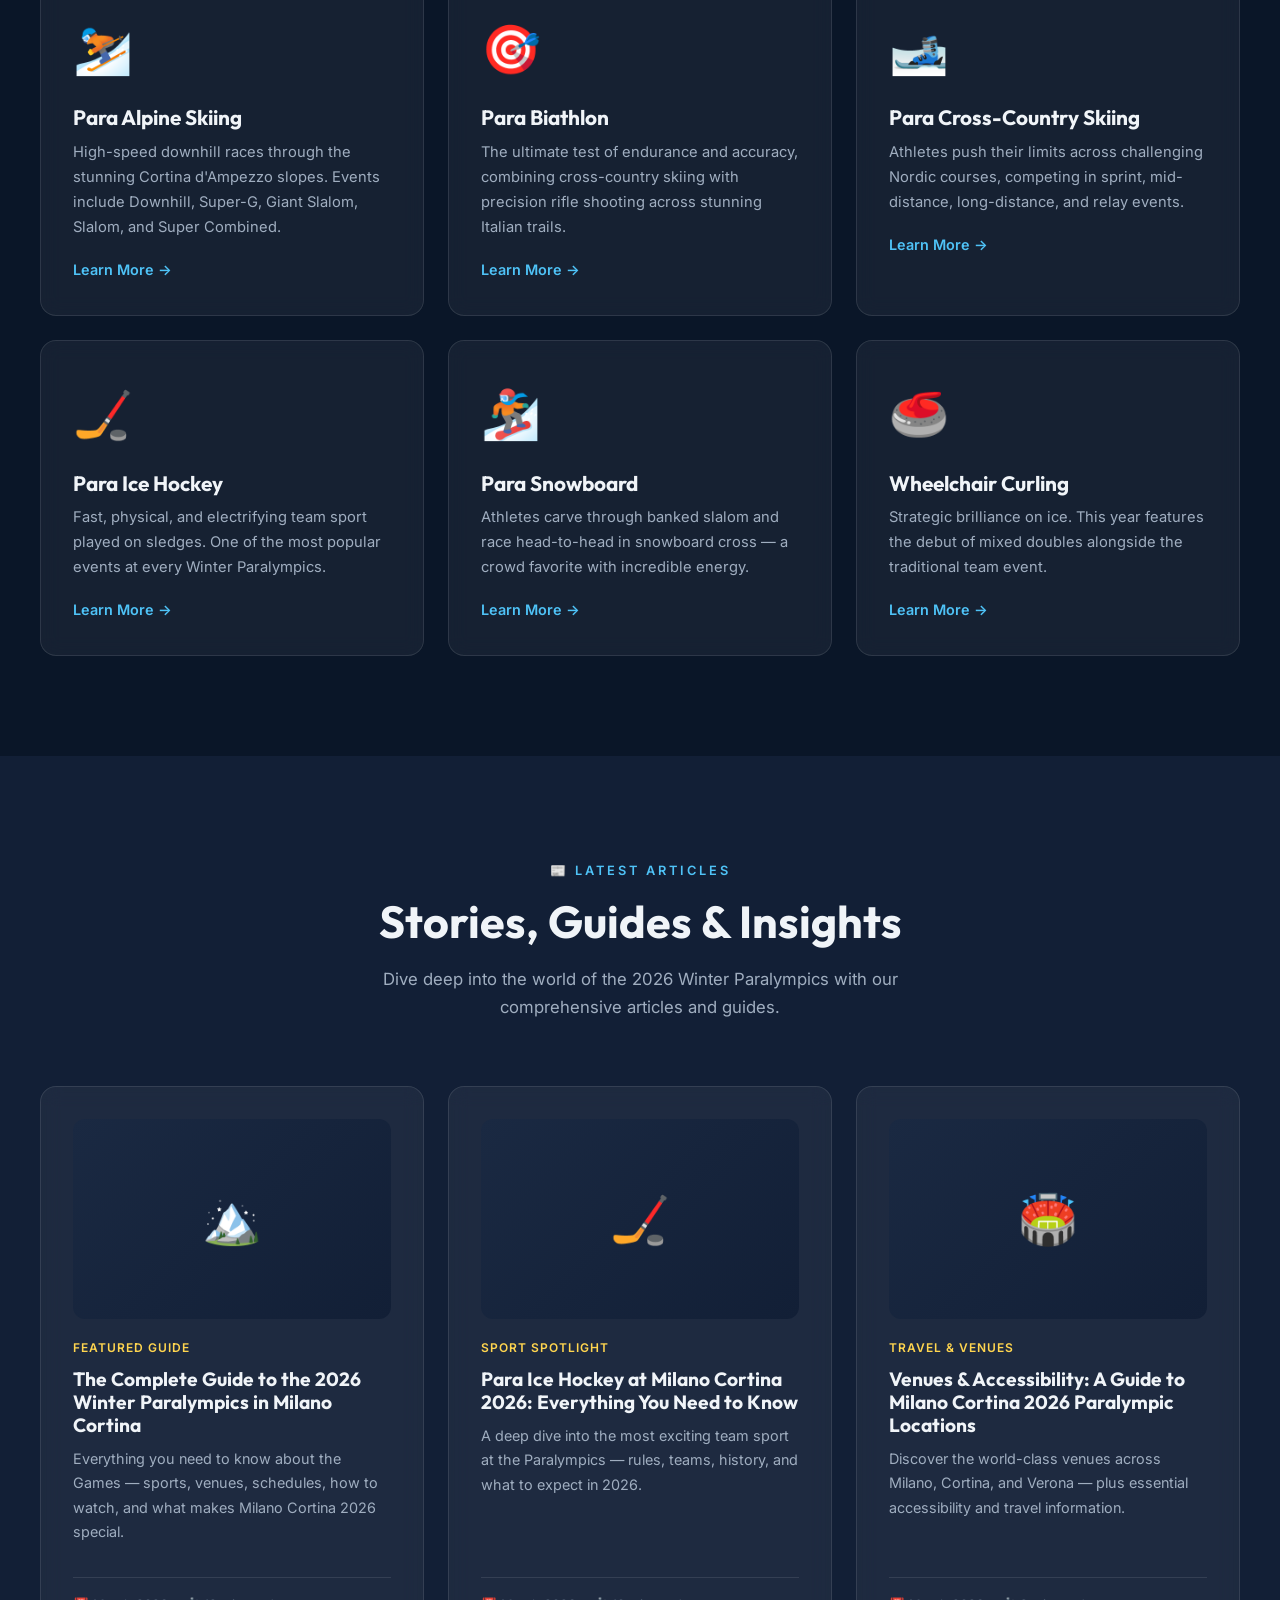
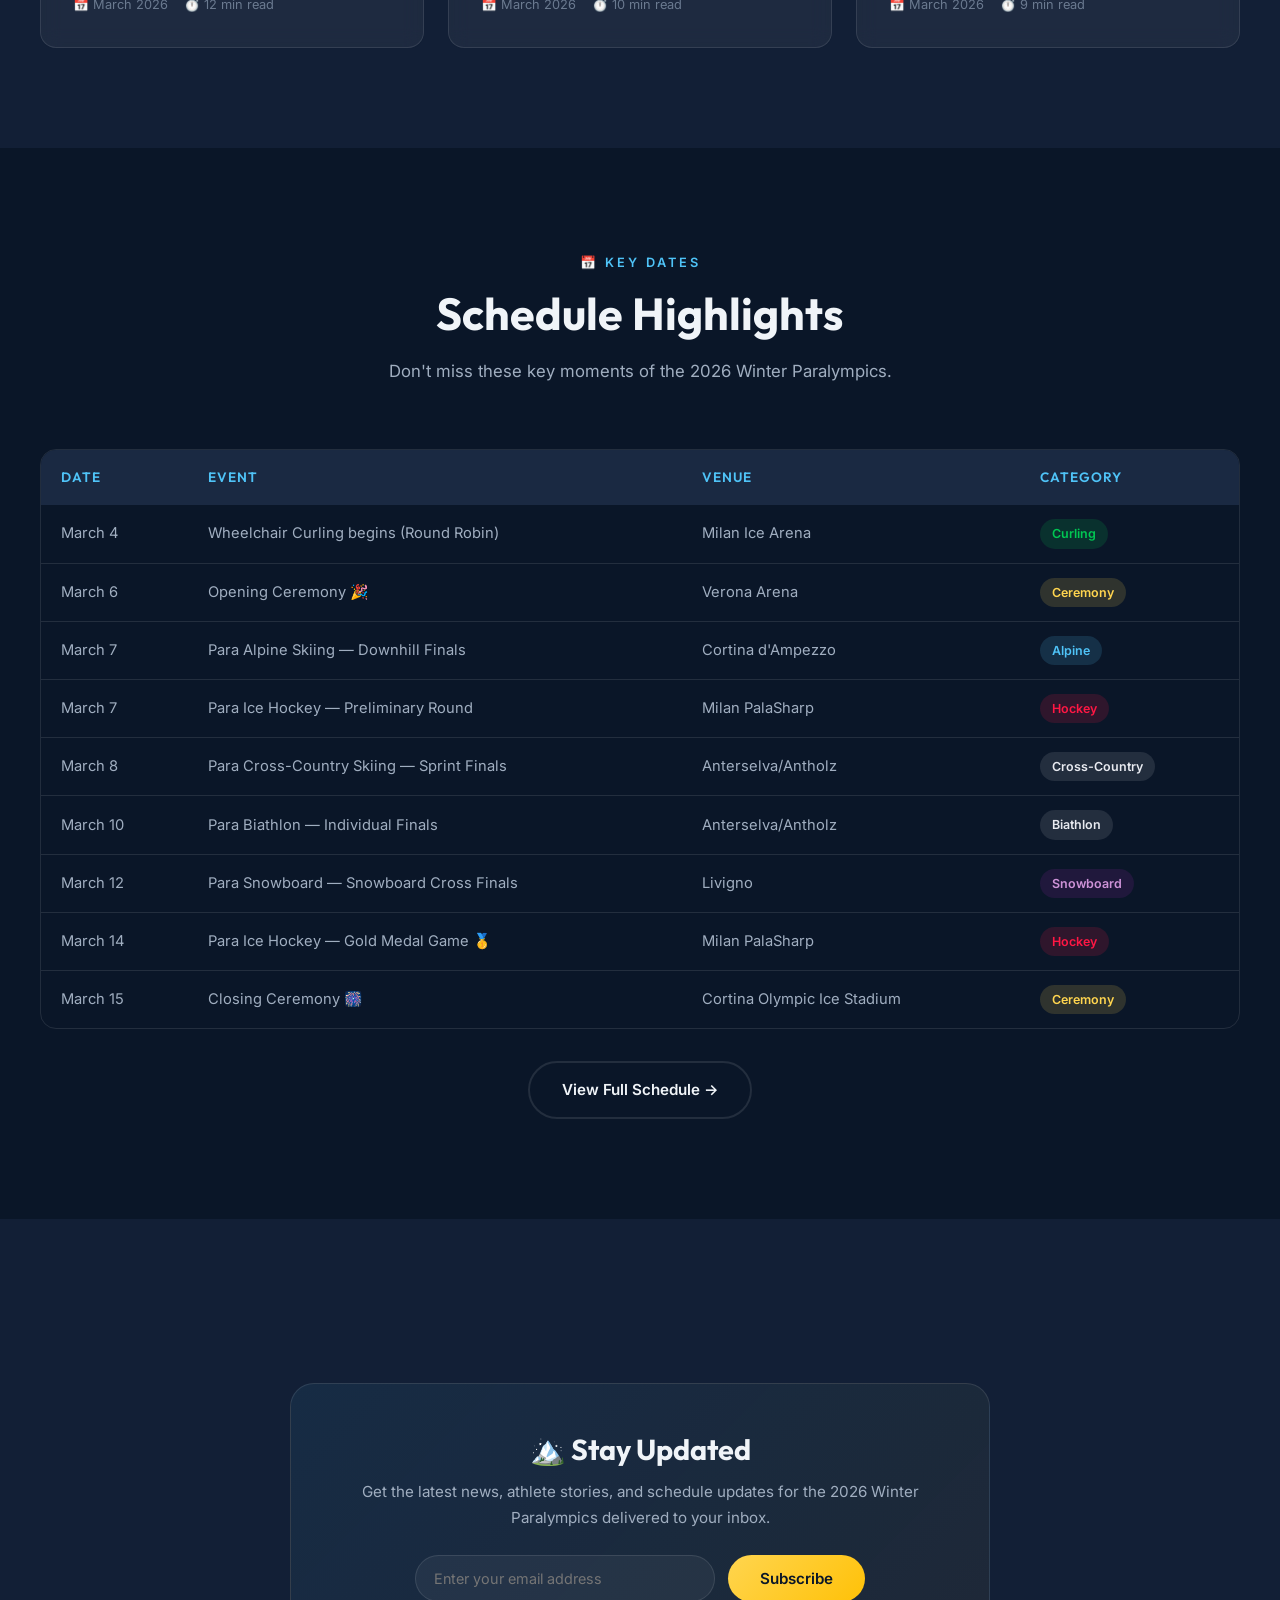
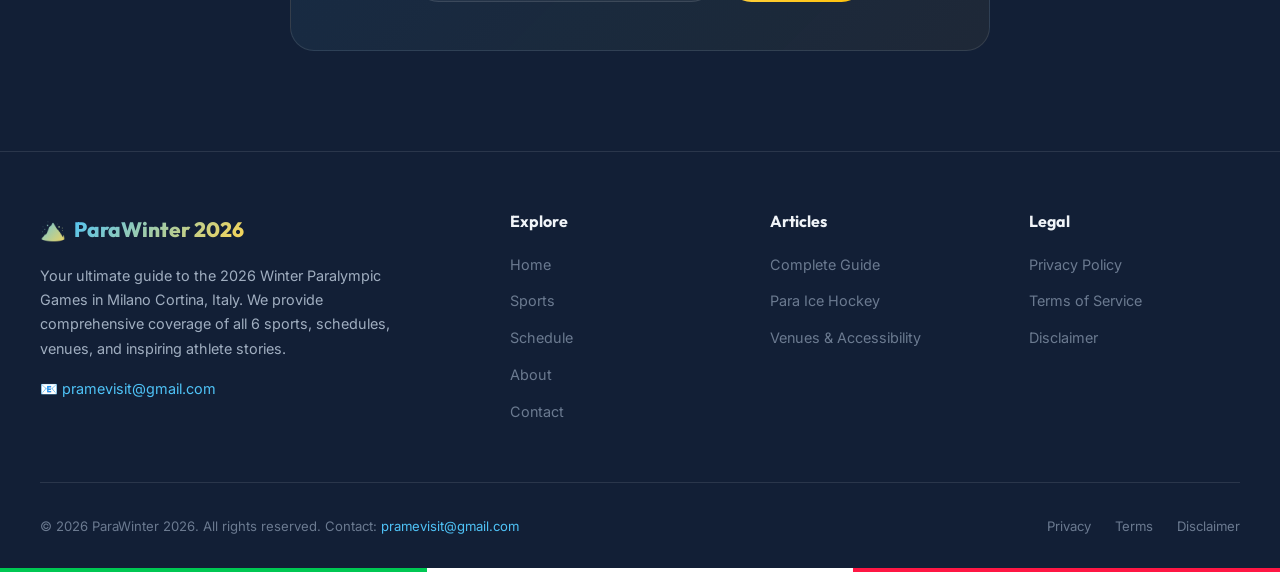
==== commit 1b895624: "Add files via upload" ====
--- a/index.html
+++ b/index.html
@@ -1,18 +1,22 @@
 <!DOCTYPE html>
 <html lang="en">
+
 <head>
   <meta charset="UTF-8">
   <meta name="viewport" content="width=device-width, initial-scale=1.0">
   <title>ParaWinter 2026 — Milano Cortina Winter Paralympic Games Hub</title>
-  <meta name="description" content="Your ultimate guide to the 2026 Winter Paralympics in Milano Cortina, Italy. Explore all 6 sports, schedules, venues, athlete stories, and everything about the Paralympic Winter Games.">
-  <meta name="keywords" content="2026 Winter Paralympics, Milano Cortina 2026, Paralympic Games, Para Alpine Skiing, Para Ice Hockey, Wheelchair Curling, Para Biathlon, Para Snowboard, Winter Sports, Disability Sports">
+  <meta name="description"
+    content="Your ultimate guide to the 2026 Winter Paralympics in Milano Cortina, Italy. Explore all 6 sports, schedules, venues, athlete stories, and everything about the Paralympic Winter Games.">
+  <meta name="keywords"
+    content="2026 Winter Paralympics, Milano Cortina 2026, Paralympic Games, Para Alpine Skiing, Para Ice Hockey, Wheelchair Curling, Para Biathlon, Para Snowboard, Winter Sports, Disability Sports">
   <meta name="author" content="ParaWinter 2026">
   <meta name="robots" content="index, follow">
   <link rel="canonical" href="https://parawinter2026.com/">
 
   <!-- Open Graph -->
   <meta property="og:title" content="ParaWinter 2026 — Milano Cortina Winter Paralympic Games Hub">
-  <meta property="og:description" content="Your ultimate guide to the 2026 Winter Paralympics. Explore sports, schedules, venues and more.">
+  <meta property="og:description"
+    content="Your ultimate guide to the 2026 Winter Paralympics. Explore sports, schedules, venues and more.">
   <meta property="og:type" content="website">
   <meta property="og:url" content="https://parawinter2026.com/">
   <meta property="og:locale" content="en_US">
@@ -23,6 +27,10 @@
   <meta name="twitter:description" content="Your ultimate guide to the 2026 Winter Paralympics in Milano Cortina.">
 
   <link rel="stylesheet" href="style.css">
+
+  <!-- Google AdSense -->
+  <script async src="https://pagead2.googlesyndication.com/pagead/js/adsbygoogle.js?client=ca-pub-6546957481428602"
+    crossorigin="anonymous"></script>
 
   <!-- Schema.org JSON-LD -->
   <script type="application/ld+json">
@@ -44,6 +52,7 @@
   }
   </script>
 </head>
+
 <body>
   <!-- Italian Flag Stripe -->
   <div class="italian-stripe"></div>
@@ -82,7 +91,8 @@
       </div>
       <h1 class="fade-in-up">The World's Greatest<br><span class="highlight">Winter Paralympic Games</span></h1>
       <p class="hero-subtitle fade-in-up delay-2">
-        Witness extraordinary athletes competing across 6 thrilling sports in the stunning Italian Alps. Your complete guide to the 2026 Winter Paralympics.
+        Witness extraordinary athletes competing across 6 thrilling sports in the stunning Italian Alps. Your complete
+        guide to the 2026 Winter Paralympics.
       </p>
 
       <!-- Countdown Timer -->
@@ -145,49 +155,56 @@
       <div class="section-header animate-on-scroll">
         <span class="section-tag">⛷️ Paralympic Sports</span>
         <h2>6 Incredible Sports to Watch</h2>
-        <p>From the high-speed thrills of alpine skiing to the strategic precision of wheelchair curling, discover every sport at Milano Cortina 2026.</p>
+        <p>From the high-speed thrills of alpine skiing to the strategic precision of wheelchair curling, discover every
+          sport at Milano Cortina 2026.</p>
       </div>
 
       <div class="sports-grid">
         <div class="glass-card sport-card animate-on-scroll">
           <span class="sport-card-icon">⛷️</span>
           <h3>Para Alpine Skiing</h3>
-          <p>High-speed downhill races through the stunning Cortina d'Ampezzo slopes. Events include Downhill, Super-G, Giant Slalom, Slalom, and Super Combined.</p>
+          <p>High-speed downhill races through the stunning Cortina d'Ampezzo slopes. Events include Downhill, Super-G,
+            Giant Slalom, Slalom, and Super Combined.</p>
           <a href="sports.html#alpine" class="card-link">Learn More →</a>
         </div>
 
         <div class="glass-card sport-card animate-on-scroll">
           <span class="sport-card-icon">🎯</span>
           <h3>Para Biathlon</h3>
-          <p>The ultimate test of endurance and accuracy, combining cross-country skiing with precision rifle shooting across stunning Italian trails.</p>
+          <p>The ultimate test of endurance and accuracy, combining cross-country skiing with precision rifle shooting
+            across stunning Italian trails.</p>
           <a href="sports.html#biathlon" class="card-link">Learn More →</a>
         </div>
 
         <div class="glass-card sport-card animate-on-scroll">
           <span class="sport-card-icon">🎿</span>
           <h3>Para Cross-Country Skiing</h3>
-          <p>Athletes push their limits across challenging Nordic courses, competing in sprint, mid-distance, long-distance, and relay events.</p>
+          <p>Athletes push their limits across challenging Nordic courses, competing in sprint, mid-distance,
+            long-distance, and relay events.</p>
           <a href="sports.html#cross-country" class="card-link">Learn More →</a>
         </div>
 
         <div class="glass-card sport-card animate-on-scroll">
           <span class="sport-card-icon">🏒</span>
           <h3>Para Ice Hockey</h3>
-          <p>Fast, physical, and electrifying team sport played on sledges. One of the most popular events at every Winter Paralympics.</p>
+          <p>Fast, physical, and electrifying team sport played on sledges. One of the most popular events at every
+            Winter Paralympics.</p>
           <a href="sports.html#ice-hockey" class="card-link">Learn More →</a>
         </div>
 
         <div class="glass-card sport-card animate-on-scroll">
           <span class="sport-card-icon">🏂</span>
           <h3>Para Snowboard</h3>
-          <p>Athletes carve through banked slalom and race head-to-head in snowboard cross — a crowd favorite with incredible energy.</p>
+          <p>Athletes carve through banked slalom and race head-to-head in snowboard cross — a crowd favorite with
+            incredible energy.</p>
           <a href="sports.html#snowboard" class="card-link">Learn More →</a>
         </div>
 
         <div class="glass-card sport-card animate-on-scroll">
           <span class="sport-card-icon">🥌</span>
           <h3>Wheelchair Curling</h3>
-          <p>Strategic brilliance on ice. This year features the debut of mixed doubles alongside the traditional team event.</p>
+          <p>Strategic brilliance on ice. This year features the debut of mixed doubles alongside the traditional team
+            event.</p>
           <a href="sports.html#curling" class="card-link">Learn More →</a>
         </div>
       </div>
@@ -204,33 +221,39 @@
       </div>
 
       <div class="articles-grid">
-        <a href="article-complete-guide-2026-winter-paralympics.html" class="glass-card article-card animate-on-scroll" style="text-decoration:none;">
+        <a href="article-complete-guide-2026-winter-paralympics.html" class="glass-card article-card animate-on-scroll"
+          style="text-decoration:none;">
           <div class="article-card-image">🏔️</div>
           <span class="article-card-tag">Featured Guide</span>
           <h3>The Complete Guide to the 2026 Winter Paralympics in Milano Cortina</h3>
-          <p>Everything you need to know about the Games — sports, venues, schedules, how to watch, and what makes Milano Cortina 2026 special.</p>
+          <p>Everything you need to know about the Games — sports, venues, schedules, how to watch, and what makes
+            Milano Cortina 2026 special.</p>
           <div class="article-card-meta">
             <span>📅 March 2026</span>
             <span>⏱️ 12 min read</span>
           </div>
         </a>
 
-        <a href="article-para-ice-hockey-guide.html" class="glass-card article-card animate-on-scroll" style="text-decoration:none;">
+        <a href="article-para-ice-hockey-guide.html" class="glass-card article-card animate-on-scroll"
+          style="text-decoration:none;">
           <div class="article-card-image">🏒</div>
           <span class="article-card-tag">Sport Spotlight</span>
           <h3>Para Ice Hockey at Milano Cortina 2026: Everything You Need to Know</h3>
-          <p>A deep dive into the most exciting team sport at the Paralympics — rules, teams, history, and what to expect in 2026.</p>
+          <p>A deep dive into the most exciting team sport at the Paralympics — rules, teams, history, and what to
+            expect in 2026.</p>
           <div class="article-card-meta">
             <span>📅 March 2026</span>
             <span>⏱️ 10 min read</span>
           </div>
         </a>
 
-        <a href="article-accessibility-venues.html" class="glass-card article-card animate-on-scroll" style="text-decoration:none;">
+        <a href="article-accessibility-venues.html" class="glass-card article-card animate-on-scroll"
+          style="text-decoration:none;">
           <div class="article-card-image">🏟️</div>
           <span class="article-card-tag">Travel & Venues</span>
           <h3>Venues & Accessibility: A Guide to Milano Cortina 2026 Paralympic Locations</h3>
-          <p>Discover the world-class venues across Milano, Cortina, and Verona — plus essential accessibility and travel information.</p>
+          <p>Discover the world-class venues across Milano, Cortina, and Verona — plus essential accessibility and
+            travel information.</p>
           <div class="article-card-meta">
             <span>📅 March 2026</span>
             <span>⏱️ 9 min read</span>
@@ -329,8 +352,10 @@
     <div class="container">
       <div class="newsletter-section animate-on-scroll">
         <h3>🏔️ Stay Updated</h3>
-        <p>Get the latest news, athlete stories, and schedule updates for the 2026 Winter Paralympics delivered to your inbox.</p>
-        <form class="newsletter-form" onsubmit="event.preventDefault(); alert('Thank you for subscribing! Contact us at pramevisit@gmail.com for any inquiries.');">
+        <p>Get the latest news, athlete stories, and schedule updates for the 2026 Winter Paralympics delivered to your
+          inbox.</p>
+        <form class="newsletter-form"
+          onsubmit="event.preventDefault(); alert('Thank you for subscribing! Contact us at pramevisit@gmail.com for any inquiries.');">
           <input type="email" placeholder="Enter your email address" required id="newsletter-email">
           <button type="submit" class="btn btn-gold">Subscribe</button>
         </form>
@@ -346,7 +371,8 @@
           <span>🏔️</span>
           <span>ParaWinter 2026</span>
         </div>
-        <p>Your ultimate guide to the 2026 Winter Paralympic Games in Milano Cortina, Italy. We provide comprehensive coverage of all 6 sports, schedules, venues, and inspiring athlete stories.</p>
+        <p>Your ultimate guide to the 2026 Winter Paralympic Games in Milano Cortina, Italy. We provide comprehensive
+          coverage of all 6 sports, schedules, venues, and inspiring athlete stories.</p>
         <p style="margin-top: 1rem;">📧 <a href="mailto:pramevisit@gmail.com">pramevisit@gmail.com</a></p>
       </div>
       <div class="footer-column">
@@ -377,7 +403,8 @@
       </div>
     </div>
     <div class="footer-bottom">
-      <p>&copy; 2026 ParaWinter 2026. All rights reserved. Contact: <a href="mailto:pramevisit@gmail.com">pramevisit@gmail.com</a></p>
+      <p>&copy; 2026 ParaWinter 2026. All rights reserved. Contact: <a
+          href="mailto:pramevisit@gmail.com">pramevisit@gmail.com</a></p>
       <div class="footer-bottom-links">
         <a href="privacy-policy.html">Privacy</a>
         <a href="terms.html">Terms</a>
@@ -394,4 +421,5 @@
 
   <script src="script.js"></script>
 </body>
-</html>
+
+</html>
